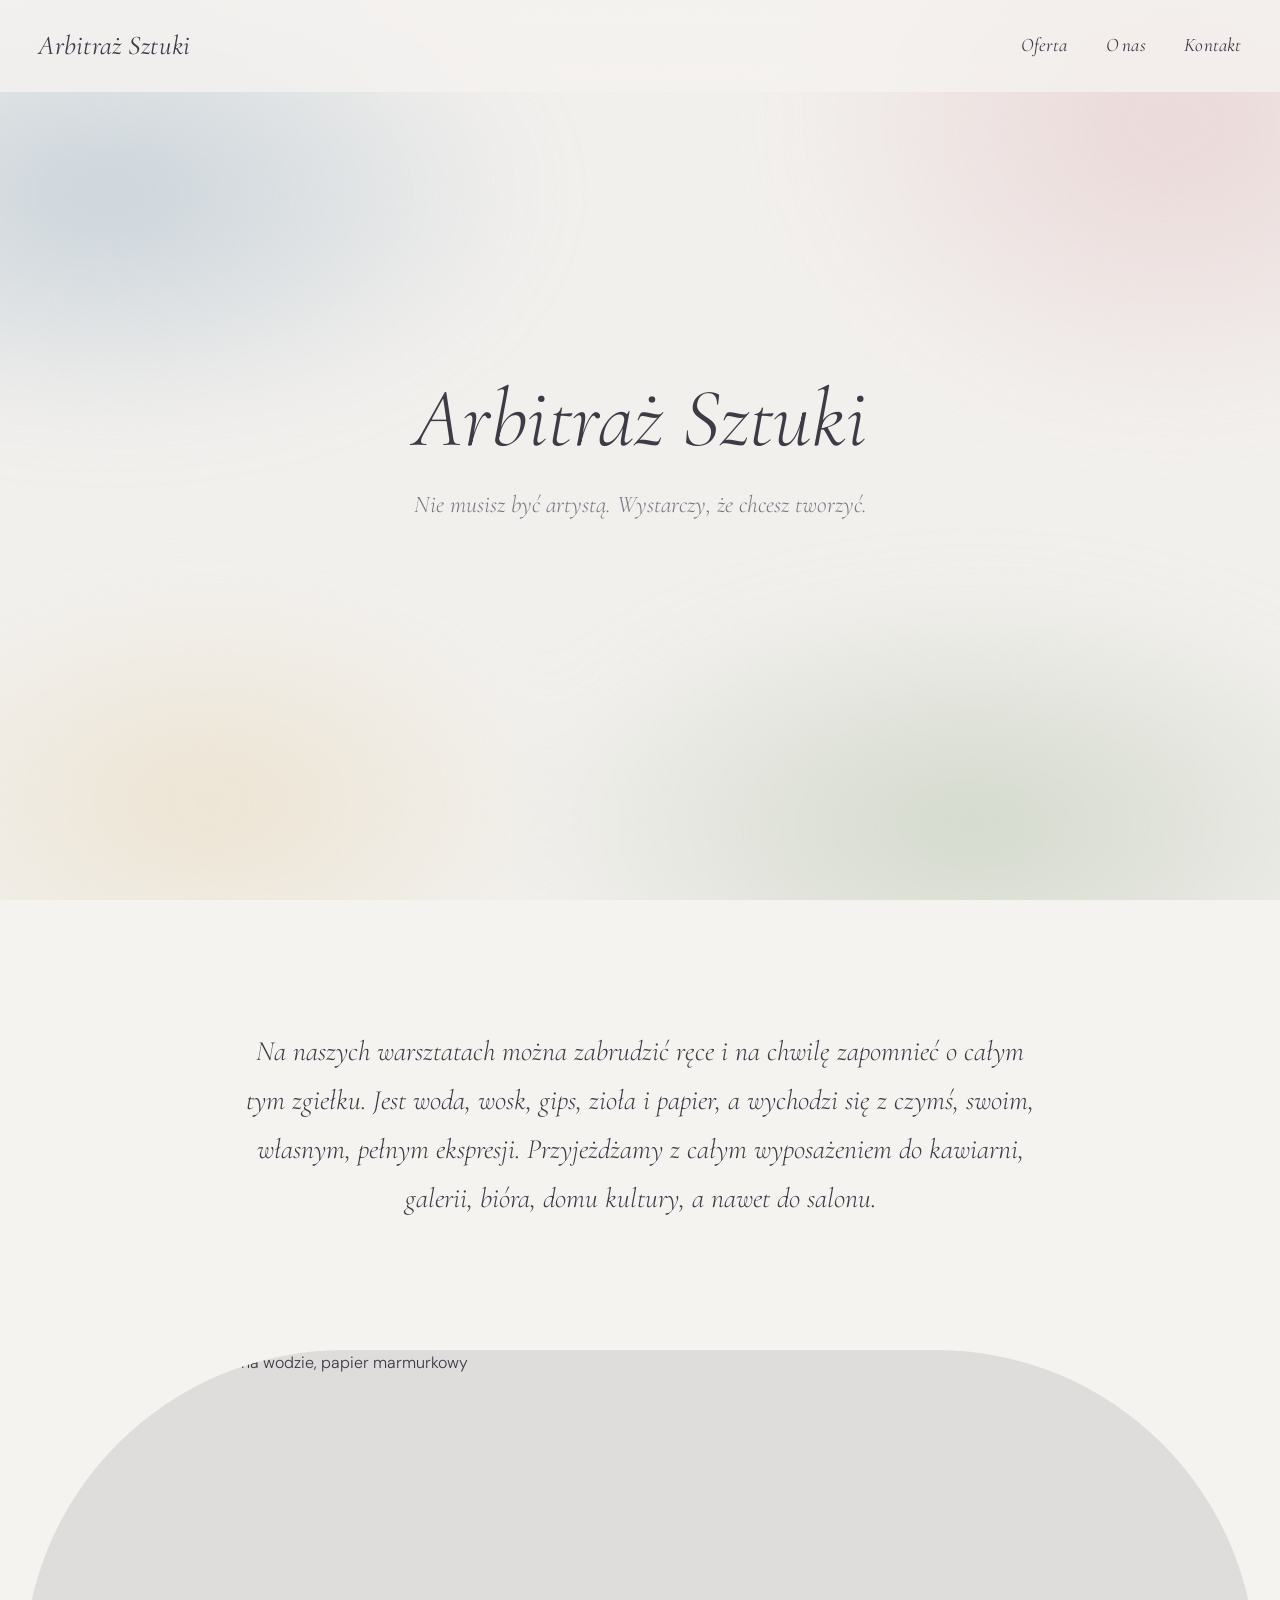
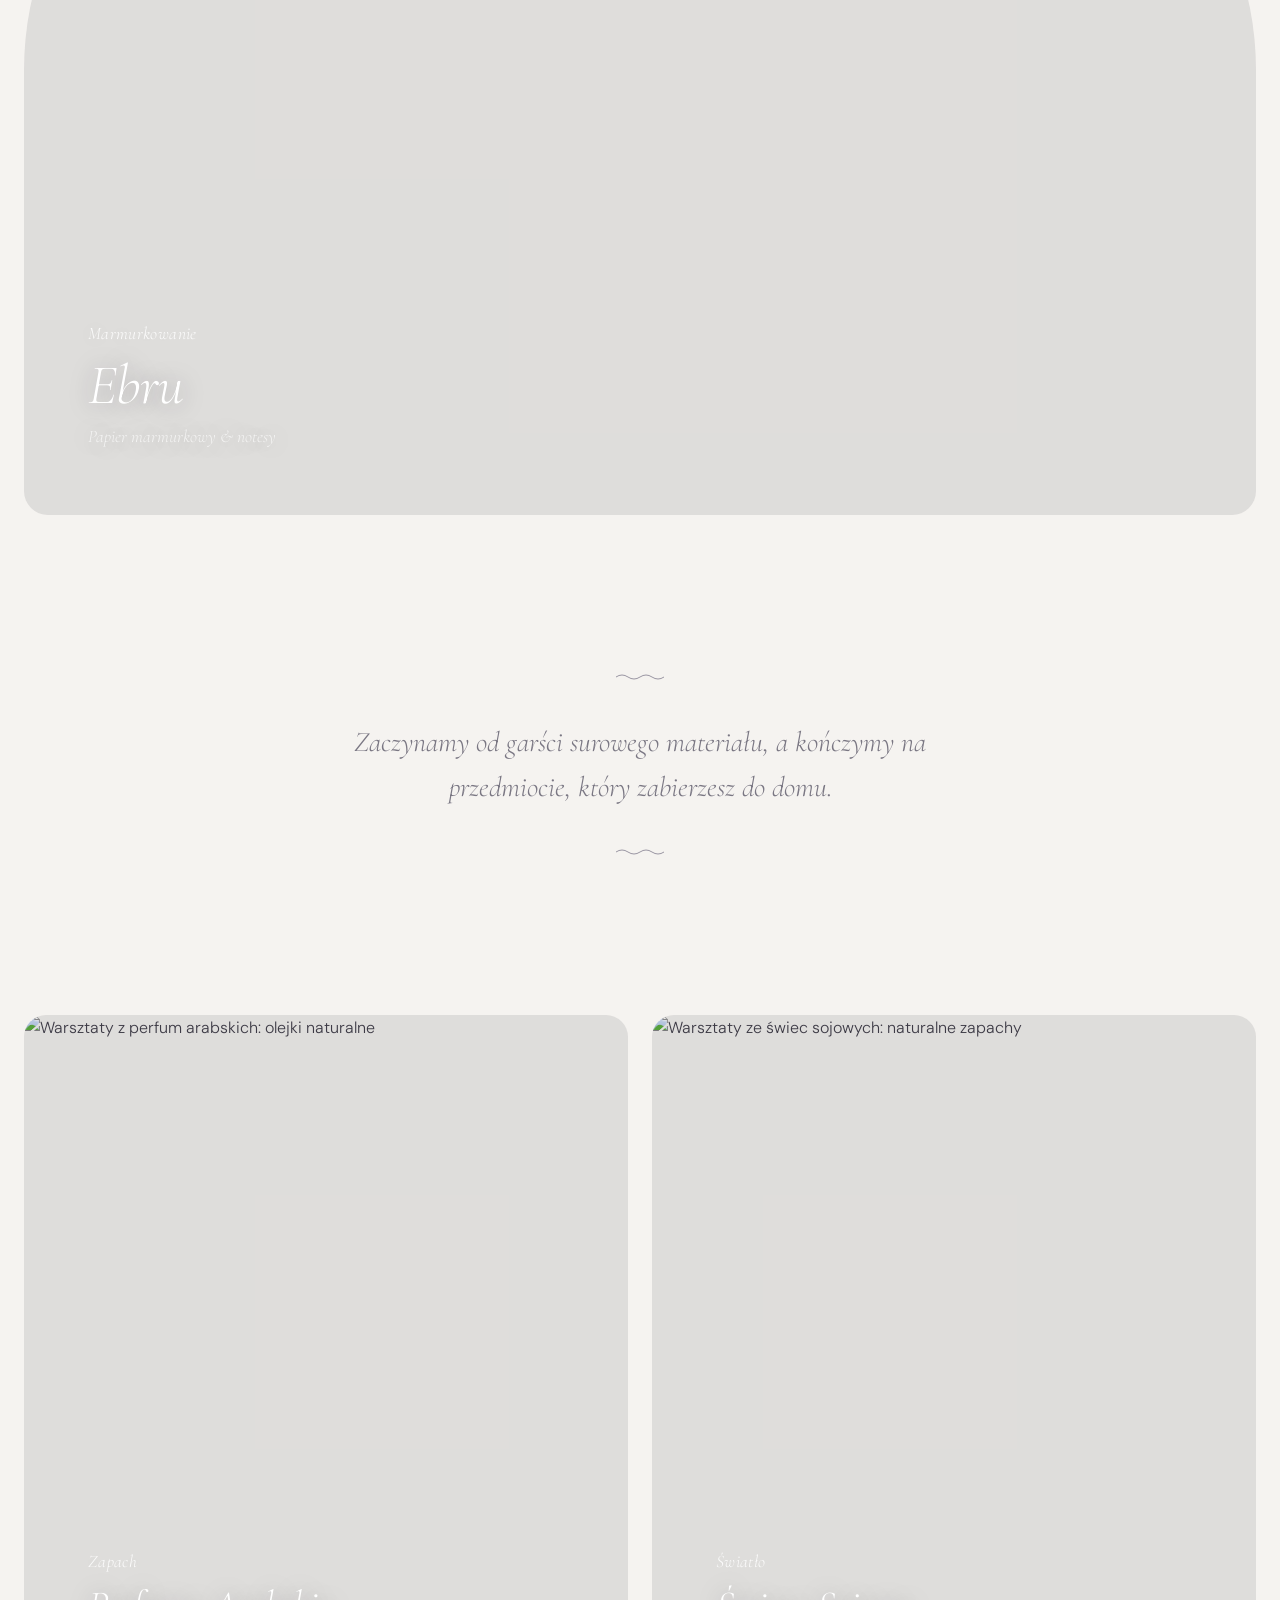
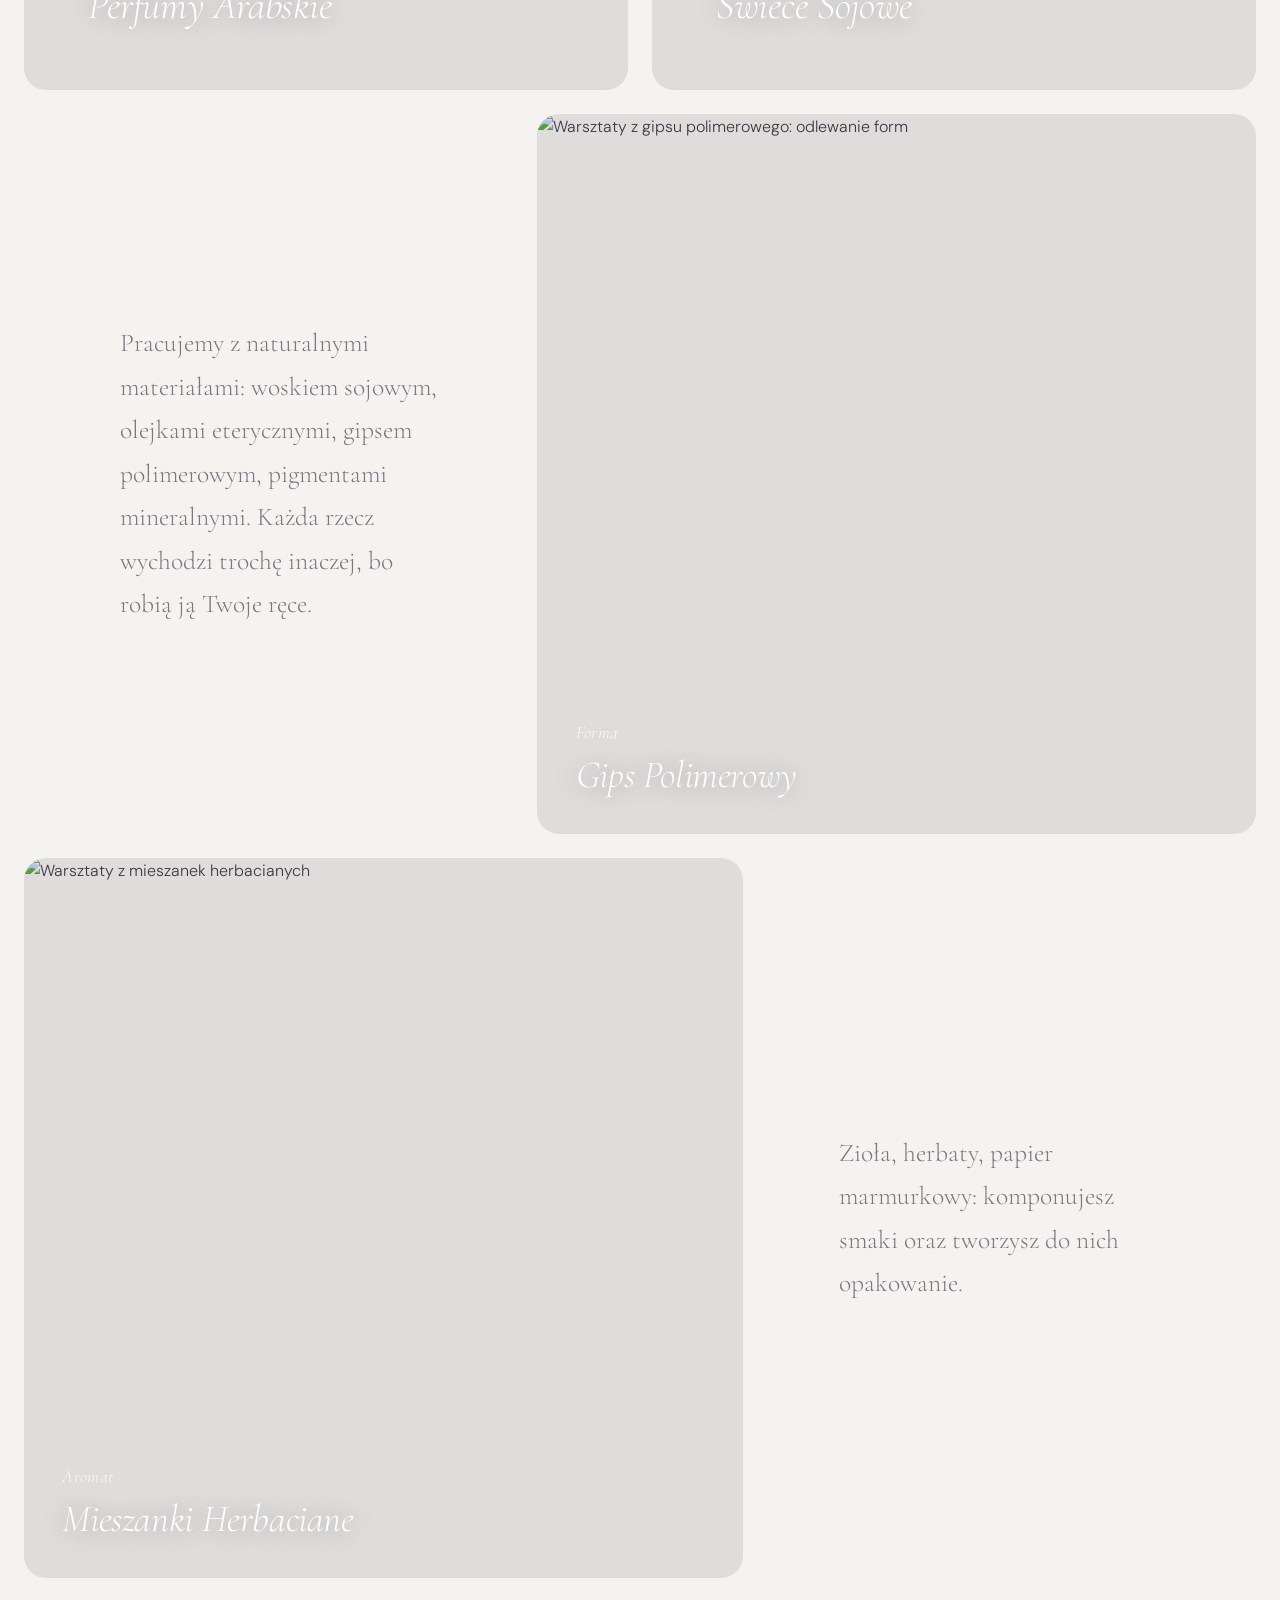
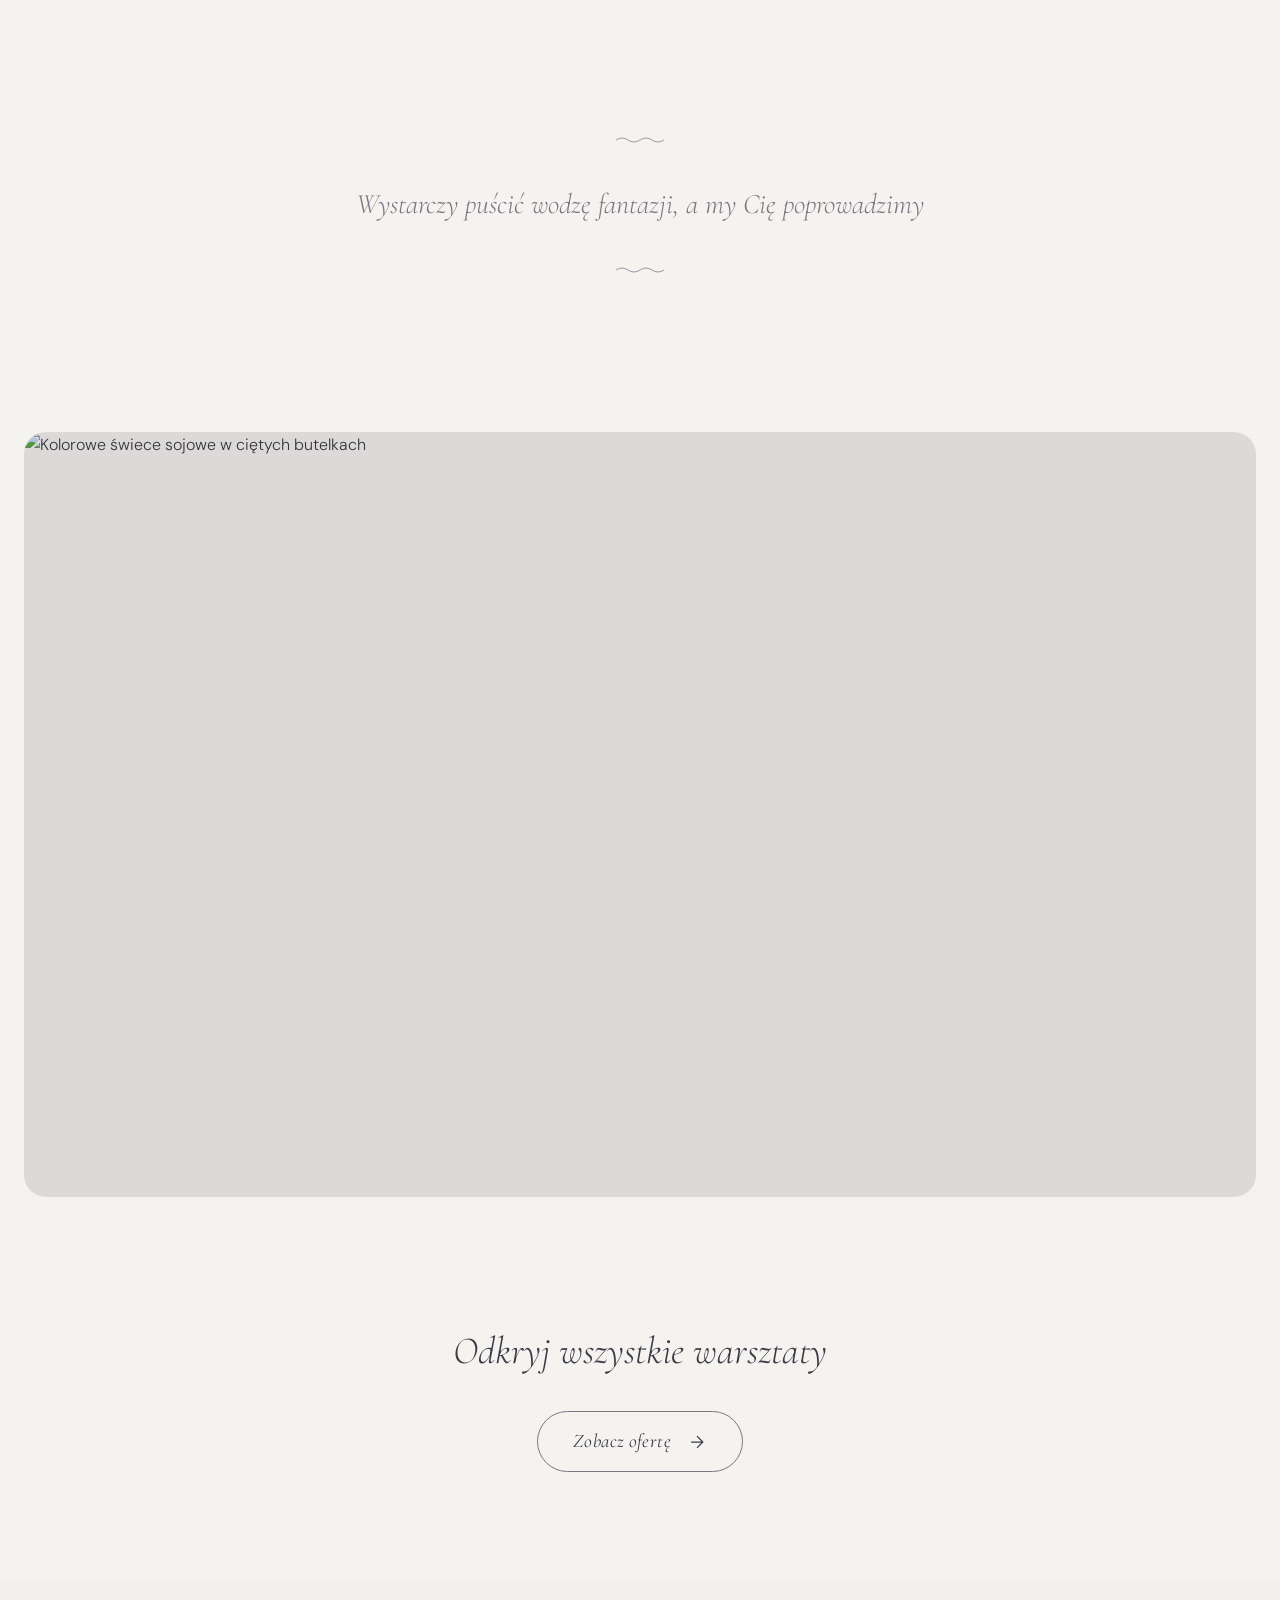
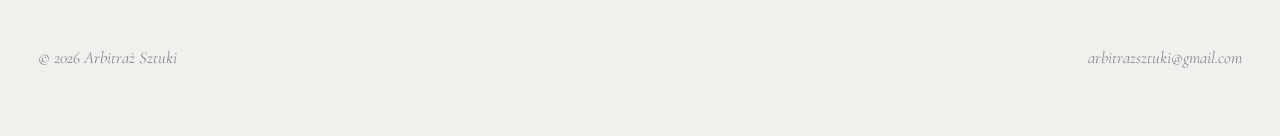
==== index.html @ e2209127 "Add files via upload" ====
<!DOCTYPE html>
<html lang="pl">
<head>
    <meta charset="UTF-8">
    <meta name="viewport" content="width=device-width, initial-scale=1.0">
    <meta name="description" content="Arbitraż Sztuki: warsztaty twórcze, które angażują zmysły i rozwijają wyobraźnię">

         <!-- Open Graph - dla social media -->
    <meta property="og:title" content="Arbitraż Sztuki - Warsztaty dla zmysłów">
    <meta property="og:description" content="Warsztaty ebru, gips, świece, perfumy i więcej">
    <meta property="og:image" content="https://www.arbitrazsztuki.pl/assets/og-image.jpg">
    <meta property="og:url" content="https://www.arbitrazsztuki.pl">
    <meta property="og:type" content="website">
    
    <link rel="preconnect" href="https://fonts.googleapis.com">
    <link rel="preconnect" href="https://fonts.gstatic.com" crossorigin>
    <link href="https://fonts.googleapis.com/css2?family=Cormorant+Garamond:ital,wght@0,300;0,400;0,500;1,300;1,400&family=DM+Sans:wght@300;400;500&display=swap" rel="stylesheet">
    
    <link rel="stylesheet" href="css/style.css">
    <link rel="stylesheet" href="css/index.css">
    <link rel="stylesheet" href="css/animations.css">

    <title>Arbitraż Sztuki | Warsztaty twórcze</title>
</head>
<body>

    <!-- NAWIGACJA -->
    <nav class="nav" role="navigation" aria-label="Główna nawigacja">
        <div class="nav__container">
            <a href="index.html" class="nav__logo">Arbitraż Sztuki</a>
            <ul class="nav__menu">
                <li><a href="offer.html" class="nav__link">Oferta</a></li>
                <li><a href="about.html" class="nav__link">O nas</a></li>
                <li><a href="contact.html" class="nav__link">Kontakt</a></li>
            </ul>
            <button class="nav__hamburger" aria-label="Menu" aria-expanded="false">
                <span></span>
                <span></span>
            </button>
        </div>
    </nav>

    <!-- HERO -->
    <header class="hero">
        <div class="hero__content" data-reveal="fade">
            <h1 class="hero__title">Arbitraż Sztuki</h1>
            <p class="hero__subtitle"> Nie musisz być artystą. Wystarczy, że chcesz tworzyć. </p>
        </div>
    </header>

    <!-- MANIFEST -->
  <section class="index-manifesto">
    <div class="index-manifesto__container" data-reveal="fade">
        <p class="index-manifesto__text">
            Na naszych warsztatach można zabrudzić ręce i na chwilę zapomnieć o całym tym zgiełku. Jest woda, wosk, gips, zioła i papier, a wychodzi się z czymś, swoim, własnym, pełnym ekspresji. Przyjeżdżamy z całym wyposażeniem do kawiarni, galerii, bióra, domu kultury, a nawet do salonu.
        </p>
    </div>
</section>

    <!-- MAPA ZDJĘĆ -->
    <main class="index-workshops" role="main">

        <!-- 1. EBRU — duże zdjęcie -->
        <section class="index-block index-block--hero-image">
            <a href="workshop-ebru.html" class="index-block__link">
                <div class="index-block__image-wrapper">
                    <img 
                        src="assets/images/workshops/ebru-9.jpg" 
                        alt="Warsztaty ebru: malowanie na wodzie, papier marmurkowy" 
                        class="index-block__image"
                        loading="lazy"
                    >
                    <div class="index-block__overlay"></div>
                </div>
                <div class="index-block__content">
                    <span class="index-block__tag">Marmurkowanie</span>
                    <h2 class="index-block__title">Ebru</h2>
                    <p class="index-block__desc">Papier marmurkowy & notesy</p>
                </div>
            </a>
        </section>

        <!-- WSTAWKA TEKSTOWA -->
        <section class="index-quote" data-reveal="fade">
            <div class="index-quote__container">
                <p class="index-quote__text">
                    Zaczynamy od garści surowego materiału, a kończymy na przedmiocie, który zabierzesz do domu.
                </p>
            </div>
        </section>

        <!-- 2+3. Duo: Perfumy + Świece -->
        <section class="index-block index-block--duo">
            <a href="workshop-perfumy.html" class="index-block__card">
                <div class="index-block__image-wrapper">
                    <img 
                        src="assets/images/workshops/perf-5.jpg" 
                        alt="Warsztaty z perfum arabskich: olejki naturalne" 
                        class="index-block__image"
                        loading="lazy"
                    >
                    <div class="index-block__overlay"></div>
                </div>
                <div class="index-block__content">
                    <span class="index-block__tag">Zapach</span>
                    <h2 class="index-block__title">Perfumy Arabskie</h2>
                </div>
            </a>
            <a href="workshop-swiece.html" class="index-block__card">
                <div class="index-block__image-wrapper">
                    <img 
                        src="assets/images/workshops/swiece-2.jpg" 
                        alt="Warsztaty ze świec sojowych: naturalne zapachy" 
                        class="index-block__image"
                        loading="lazy"
                    >
                    <div class="index-block__overlay"></div>
                </div>
                <div class="index-block__content">
                    <span class="index-block__tag">Światło</span>
                    <h2 class="index-block__title">Świece Sojowe</h2>
                </div>
            </a>
        </section>

        <!-- 4. Tekst + Gips -->
        <section class="index-block index-block--text-image">
            <div class="index-block__text" data-reveal="fade">
                <p>
                    Pracujemy z naturalnymi materiałami: woskiem sojowym, olejkami eterycznymi, gipsem polimerowym, pigmentami mineralnymi. Każda rzecz wychodzi trochę inaczej, bo robią ją Twoje ręce.
                </p>
            </div>
            <a href="workshop-gips.html" class="index-block__image-side">
                <div class="index-block__image-wrapper">
                    <img 
                        src="assets/images/workshops/gips-7.jpg" 
                        alt="Warsztaty z gipsu polimerowego: odlewanie form" 
                        class="index-block__image"
                        loading="lazy"
                    >
                    <div class="index-block__overlay"></div>
                </div>
                <div class="index-block__content index-block__content--side">
                    <span class="index-block__tag">Forma</span>
                    <h2 class="index-block__title">Gips Polimerowy</h2>
                </div>
            </a>
        </section>

        <!-- 5. Herbata + tekst -->
        <section class="index-block index-block--image-text">
            <a href="workshop-herbata.html" class="index-block__image-side">
                <div class="index-block__image-wrapper">
                    <img 
                        src="assets/images/workshops/herbata-5.jpg" 
                        alt="Warsztaty z mieszanek herbacianych" 
                        class="index-block__image"
                        loading="lazy"
                    >
                    <div class="index-block__overlay"></div>
                </div>
                <div class="index-block__content index-block__content--side">
                    <span class="index-block__tag">Aromat</span>
                    <h2 class="index-block__title">Mieszanki Herbaciane</h2>
                </div>
            </a>
            <div class="index-block__text" data-reveal="fade">
                <p>
                    Zioła, herbaty, papier marmurkowy: komponujesz smaki oraz tworzysz do nich opakowanie.
                </p>
            </div>
        </section>

        <!-- WSTAWKA TEKSTOWA -->
        <section class="index-quote" data-reveal="fade">
            <div class="index-quote__container">
                <p class="index-quote__text">
                    Wystarczy puścić wodzę fantazji, a my Cię poprowadzimy 
                </p>
            </div>
        </section>

<!-- Zdjęcie dekoracyjne — bez linka, bez podpisu -->
<section class="index-block index-block--decorative">
    <div class="index-block__image-wrapper">
        <img 
            src="assets/images/workshops/swiece-3.jpg" 
            alt="Kolorowe świece sojowe w ciętych butelkach" 
            class="index-block__image"
            loading="lazy"
        >
        <div class="index-block__overlay"></div>
    </div>
</section>

    </main>

    <!-- CTA -->
    <section class="index-cta" data-reveal="fade">
        <div class="index-cta__container">
            <h2 class="index-cta__title">Odkryj wszystkie warsztaty</h2>
            <a href="offer.html" class="index-cta__button">
                Zobacz ofertę
                <svg width="20" height="20" viewBox="0 0 24 24" fill="none" stroke="currentColor" stroke-width="1.5">
                    <path d="M5 12h14M12 5l7 7-7 7"/>
                </svg>
            </a>
        </div>
    </section>

    <!-- STOPKA -->
    <footer class="footer">
        <div class="footer__container">
            <p class="footer__copyright">© 2026 Arbitraż Sztuki</p>
            <a href="mailto:arbitrazsztuki@gmail.com" class="footer__email">arbitrazsztuki@gmail.com</a>
        </div>
    </footer>

    <script src="js/main.js" defer></script>
    <script src="js/navigation.js" defer></script>
</body>
</html>
---- css/style.css ----
/* ========================================
   STYLE.CSS - CZYSTA WERSJA OD ZERA
   ======================================== */

:root {
    --color-bg: #F5F3F0;
    --color-text: #3D3B46;
    --color-text-light: #7A7783;
    --color-overlay: rgba(61, 59, 70, 0.10);
    --color-overlay-hover: rgba(61, 59, 70, 0.28);
    --font-heading: 'Cormorant Garamond', Georgia, serif;
    --font-body: 'DM Sans', -apple-system, sans-serif;
    --text-sm: clamp(0.875rem, 1.2vw, 1rem);
    --text-lg: clamp(1.25rem, 2vw, 1.5rem);
    --text-xl: clamp(1.5rem, 3vw, 2rem);
    --text-2xl: clamp(2rem, 4vw, 3rem);
    --text-3xl: clamp(2.5rem, 6vw, 4.5rem);
    --text-hero: clamp(2.6rem, 6.5vw, 5.2rem);
    --color-mist: #A9BCCB;
    --color-sage: #B9C6B1;
    --color-rose: #E4C4C6;
    --color-sand: #E8DABB;
    --space-sm: clamp(0.75rem, 1.5vw, 1rem);
    --space-md: clamp(1rem, 2vw, 1.5rem);
    --space-lg: clamp(1.5rem, 3vw, 2.5rem);
    --space-xl: clamp(2rem, 5vw, 4rem);
    --space-2xl: clamp(3rem, 8vw, 6rem);
    --transition-base: 0.4s cubic-bezier(0.4, 0, 0.2, 1);
    --transition-slower: 0.8s cubic-bezier(0.16, 1, 0.3, 1);
}

*, *::before, *::after {
    margin: 0;
    padding: 0;
    box-sizing: border-box;
}

html {
    font-size: 16px;
    scroll-behavior: smooth;
}

body {
    font-family: var(--font-body);
    font-weight: 300;
    line-height: 1.6;
    color: var(--color-text);
    background-color: var(--color-bg);
    overflow-x: hidden;
}

body.menu-is-open {
    overflow: hidden;
    position: fixed;
    width: 100%;
}

h1, h2, h3, h4, h5, h6 {
    font-family: var(--font-heading);
    font-weight: 300;
    line-height: 1.1;
}

a {
    color: inherit;
    text-decoration: none;
}

img {
    display: block;
    max-width: 100%;
    height: auto;
}

/* ========================================
   NAWIGACJA
   ======================================== */

.nav {
    position: fixed;
    top: 0;
    left: 0;
    right: 0;
    z-index: 100;
    padding: var(--space-md) var(--space-lg);
    background: rgba(245, 243, 240, 0.78);
    backdrop-filter: blur(14px);
    -webkit-backdrop-filter: blur(14px);
}

.nav__container {
    display: flex;
    justify-content: space-between;
    align-items: center;
    max-width: 1800px;
    margin: 0 auto;
}

.nav__logo {
    font-family: var(--font-heading);
    font-size: var(--text-lg);
    font-weight: 400;
    letter-spacing: 0.1em;
    text-transform: uppercase;
    z-index: 102;
    position: relative;
}

/* MENU - DESKTOP (domyślnie) */
.nav__menu {
    display: flex;
    gap: var(--space-lg);
    list-style: none;
}

.nav__link {
    font-size: var(--text-sm);
    font-weight: 400;
    letter-spacing: 0.05em;
    text-transform: uppercase;
    padding: 0.5rem 0;
    transition: opacity 0.2s ease;
}

.nav__link:hover {
    opacity: 0.6;
}

/* HAMBURGER - ukryty na desktop */
.nav__hamburger {
    display: none;
    width: 44px;
    height: 44px;
    background: none;
    border: none;
    cursor: pointer;
    z-index: 102;
    position: relative;
    flex-direction: column;
    justify-content: center;
    align-items: center;
    gap: 6px;
}

.nav__hamburger span {
    display: block;
    width: 24px;
    height: 2px;
    background: var(--color-text);
    transition: transform 0.3s ease;
}

.nav__hamburger.is-active span:first-child {
    transform: rotate(45deg) translate(4px, 4px);
}

.nav__hamburger.is-active span:last-child {
    transform: rotate(-45deg) translate(4px, -4px);
}

/* OVERLAY */
.nav__overlay {
    display: none;
}

/* ========================================
   MOBILE - max 768px
   ======================================== */

@media (max-width: 768px) {
    
    /* Pokaż hamburger */
    .nav__hamburger {
        display: flex;
    }
    
    /* Overlay z blur */
    .nav__overlay {
        display: block;
        position: fixed;
        top: 0;
        left: 0;
        width: 100vw;
        height: 100vh;
        background: rgba(0, 0, 0, 0.4);
        backdrop-filter: blur(8px);
        -webkit-backdrop-filter: blur(8px);
        opacity: 0;
        visibility: hidden;
        transition: opacity 0.3s ease, visibility 0.3s ease;
        z-index: 99;
    }
    
    .nav__overlay.is-visible {
        opacity: 1;
        visibility: visible;
    }
    
    /* Menu mobilne */
    .nav__menu {
        position: fixed;
        top: 0;
        left: 0;
        width: 100vw;
        height: 100vh;
        background: var(--color-bg);
        
        flex-direction: column;
        justify-content: center;
        align-items: center;
        gap: 2rem;
        
        opacity: 0;
        visibility: hidden;
        transition: opacity 0.3s ease, visibility 0.3s ease;
        z-index: 101;
    }
    
    .nav__menu.is-open {
        opacity: 1;
        visibility: visible;
    }
    
    .nav__menu li {
        list-style: none;
        text-align: center;
    }
    
    .nav__menu .nav__link {
        font-family: var(--font-heading);
        font-size: 2.5rem;
        font-weight: 300;
        display: block;
        padding: 1rem 2rem;
    }
}

/* ========================================
   HERO
   ======================================== */

.hero {
    min-height: 100vh;
    display: flex;
    flex-direction: column;
    justify-content: center;
    align-items: center;
    text-align: center;
    padding: var(--space-2xl) var(--space-lg);
}

.hero__content {
    max-width: 800px;
}

.hero__title {
    font-size: var(--text-hero);
    font-weight: 300;
    margin-bottom: var(--space-md);
}

.hero__subtitle {
    font-size: var(--text-lg);
    color: var(--color-text-light);
    font-weight: 300;
}

/* ========================================
   WORKSHOPS
   ======================================== */

.workshops {
    display: grid;
    grid-template-columns: 1fr;
}

@media (min-width: 1024px) {
    .workshops {
        grid-template-columns: repeat(2, 1fr);
    }
    
    .workshop-card:nth-child(1),
    .workshop-card:nth-child(4),
    .workshop-card:nth-child(5) {
        grid-column: 1 / -1;
    }
}

.workshop-card {
    position: relative;
    overflow: hidden;
}

.workshop-card__link {
    display: block;
    position: relative;
    height: 100vh;
    min-height: 500px;
    max-height: 900px;
}

.workshop-card__image-wrapper {
    position: absolute;
    inset: 0;
    overflow: hidden;
}

.workshop-card__image {
    width: 100%;
    height: 100%;
    object-fit: cover;
    transition: transform var(--transition-slower);
}

.workshop-card__overlay {
    position: absolute;
    inset: 0;
    background: var(--color-overlay);
    transition: background var(--transition-base);
}

.workshop-card__content {
    position: absolute;
    inset: 0;
    display: flex;
    flex-direction: column;
    justify-content: center;
    align-items: center;
    text-align: center;
    padding: var(--space-lg);
    z-index: 10;
    opacity: 0;
    transform: translateY(20px);
    transition: opacity var(--transition-base), transform var(--transition-base);
}

.workshop-card__title {
    font-size: var(--text-3xl);
    color: #fff;
    font-weight: 300;
    margin-bottom: var(--space-sm);
}

.workshop-card__tag {
    font-size: 0.75rem;
    color: rgba(255, 255, 255, 0.7);
    text-transform: uppercase;
    letter-spacing: 0.3em;
}

.workshop-card__link:hover .workshop-card__image {
    transform: scale(1.05);
}

.workshop-card__link:hover .workshop-card__overlay {
    background: var(--color-overlay-hover);
}

.workshop-card__link:hover .workshop-card__content {
    opacity: 1;
    transform: translateY(0);
}

@media (max-width: 768px) {
    .workshop-card__link {
        height: 60vh;
        min-height: 350px;
        max-height: 600px;
    }
    
    .workshop-card__content {
        opacity: 1;
        transform: translateY(0);
    }
    
    .workshop-card__title {
        font-size: var(--text-2xl);
    }
}

/* ========================================
   FOOTER
   ======================================== */

.footer {
    padding: var(--space-xl) var(--space-lg);
    border-top: 1px solid rgba(0, 0, 0, 0.05);
}

.footer__container {
    max-width: 1800px;
    margin: 0 auto;
    display: flex;
    justify-content: space-between;
    align-items: center;
}

.footer__copyright,
.footer__email {
    font-size: var(--text-sm);
    color: var(--color-text-light);
}

@media (max-width: 768px) {
    .footer__container {
        flex-direction: column;
        gap: var(--space-sm);
        text-align: center;
    }
}

/* ========================================
   ANIMATIONS
   ======================================== */

.reveal-hidden {
    opacity: 0;
    transform: translateY(14px);
}

.reveal-visible {
    opacity: 1;
    transform: translateY(0);
    transition: opacity 1.2s ease, transform 1.2s ease;
}
/* ========================================
   OFFER TESTIMONIAL
   Opinia na stronie oferty
   ======================================== */

.offer-testimonial {
    padding: var(--space-2xl) var(--space-lg);
    background: rgba(0, 0, 0, 0.02);
}

.offer-testimonial__container {
    max-width: 900px;
    margin: 0 auto;
    text-align: center;
}

.offer-testimonial__text {
    font-family: var(--font-heading);
    font-size: clamp(1.5rem, 4vw, 2.5rem);
    font-weight: 300;
    font-style: italic;
    line-height: 1.5;
    color: var(--color-text);
    margin: 0 0 var(--space-lg) 0;
    position: relative;
}

.offer-testimonial__text::before {
    content: '"';
    position: absolute;
    top: -0.3em;
    left: -0.5em;
    font-size: 4em;
    line-height: 1;
    color: var(--color-text);
    opacity: 0.1;
    font-family: var(--font-heading);
}

.offer-testimonial__author {
    font-family: var(--font-body);
    font-size: var(--text-sm);
    font-style: normal;
    color: var(--color-text-light);
    text-transform: uppercase;
    letter-spacing: 0.1em;
}

@media (max-width: 768px) {
    .offer-testimonial__text {
        font-size: clamp(1.25rem, 5vw, 1.75rem);
    }
    .offer-testimonial__text::before {
        display: none;
    }
}

/* ========================================
   OFFER HOW (dojazd info)
   ======================================== */

.offer-how {
    padding: var(--space-xl) var(--space-lg);
    text-align: center;
}

.offer-how__container {
    max-width: 600px;
    margin: 0 auto;
}

.offer-how__text {
    font-family: var(--font-heading);
    font-size: clamp(1.2rem, 2vw, 1.5rem);
    font-weight: 300;
    font-style: italic;
    line-height: 1.6;
    color: var(--color-text-light);
    position: relative;
    padding: var(--space-md) 0;
}

.offer-how__text::before,
.offer-how__text::after {
    content: '';
    display: block;
    width: 30px;
    height: 1px;
    background: rgba(0, 0, 0, 0.15);
    margin: 0 auto;
}

.offer-how__text::before {
    margin-bottom: var(--space-md);
}

.offer-how__text::after {
    margin-top: var(--space-md);
}


/* ========================================
   SOFT THEME — lekko, papierowo, ebru
   (nadpisania na końcu pliku; usuń blok, żeby wrócić do poprzedniego wyglądu)
   ======================================== */

/* papier: bardzo delikatne ziarno */
body {
    background-image: url("data:image/svg+xml,%3Csvg xmlns='http://www.w3.org/2000/svg' width='160' height='160'%3E%3Cfilter id='n'%3E%3CfeTurbulence type='fractalNoise' baseFrequency='.8' numOctaves='2' stitchTiles='stitch'/%3E%3CfeColorMatrix values='0 0 0 0 .24 0 0 0 0 .23 0 0 0 0 .27 0 0 0 .05 0'/%3E%3C/filter%3E%3Crect width='100%25' height='100%25' filter='url(%23n)'/%3E%3C/svg%3E");
}

a:focus-visible,
button:focus-visible {
    outline: 1px dashed var(--color-text-light);
    outline-offset: 4px;
}

/* --- nawigacja: bez wersalików, miękko --- */
.nav__logo {
    font-style: italic;
    font-weight: 400;
    font-size: clamp(1.3rem, 2.2vw, 1.7rem);
    letter-spacing: 0.01em;
    text-transform: none;
}

.nav__link {
    font-family: var(--font-heading);
    font-size: 1.2rem;
    font-style: italic;
    font-weight: 400;
    letter-spacing: 0.01em;
    text-transform: none;
    text-decoration: underline wavy transparent;
    text-decoration-thickness: 1px;
    text-underline-offset: 7px;
    transition: text-decoration-color 0.4s ease;
}

.nav__link:hover {
    opacity: 1;
    text-decoration-color: var(--color-mist);
}

.nav__hamburger span {
    height: 1px;
}

/* --- hero: marmurkowa mgła w tle --- */
.hero {
    position: relative;
    overflow: hidden;
}

.hero::before {
    content: '';
    position: absolute;
    inset: -15%;
    z-index: 0;
    background:
        radial-gradient(ellipse 38% 30% at 18% 28%, var(--color-mist) 0%, transparent 70%),
        radial-gradient(ellipse 34% 38% at 82% 22%, var(--color-rose) 0%, transparent 70%),
        radial-gradient(ellipse 40% 30% at 70% 82%, var(--color-sage) 0%, transparent 70%),
        radial-gradient(ellipse 30% 26% at 24% 80%, var(--color-sand) 0%, transparent 70%);
    opacity: 0.55;
    filter: blur(40px);
    animation: softDrift 40s ease-in-out infinite alternate;
}

.hero__content {
    position: relative;
    z-index: 1;
}

.hero__title {
    font-style: italic;
    font-weight: 300;
    line-height: 1.05;
}

.hero__subtitle {
    font-family: var(--font-heading);
    font-style: italic;
    font-size: var(--text-lg);
    color: var(--color-text-light);
}

@keyframes softDrift {
    from { transform: translate3d(-2%, -1%, 0) rotate(0deg); }
    to   { transform: translate3d(2%, 2%, 0) rotate(6deg); }
}

@media (prefers-reduced-motion: reduce) {
    .hero::before { animation: none; }
}

/* --- oferta: zdjęcia w ramce z oddechem zamiast pełnego ekranu --- */
.workshops {
    gap: clamp(0.75rem, 2vw, 1.5rem);
    padding: 0 clamp(0.75rem, 2vw, 1.5rem) clamp(0.75rem, 2vw, 1.5rem);
}

.workshop-card {
    border-radius: 22px;
}

.workshop-card__link {
    height: 80vh;
    max-height: 780px;
}

.workshop-card__title {
    font-style: italic;
}

.workshop-card__tag {
    font-family: var(--font-heading);
    font-style: italic;
    font-size: 1.1rem;
    text-transform: none;
    letter-spacing: 0.02em;
    color: rgba(255, 255, 255, 0.85);
}

@media (max-width: 768px) {
    .workshop-card__link {
        height: 56vh;
    }
}

/* --- wstawki: falka zamiast sztywnej kreski --- */
.offer-how__text::before,
.offer-how__text::after {
    width: 48px;
    height: 8px;
    background: url("data:image/svg+xml,%3Csvg xmlns='http://www.w3.org/2000/svg' width='48' height='8' viewBox='0 0 48 8'%3E%3Cpath d='M0 4 Q6 0 12 4 T24 4 T36 4 T48 4' fill='none' stroke='%239a96a3' stroke-width='1'/%3E%3C/svg%3E") no-repeat center;
}

.offer-testimonial {
    background: rgba(169, 188, 203, 0.14);
}

.offer-testimonial__author {
    font-family: var(--font-heading);
    font-style: italic;
    font-size: 1.1rem;
    text-transform: none;
    letter-spacing: 0.02em;
}

/* --- stopka --- */
.footer {
    border-top: none;
}

.footer__copyright,
.footer__email {
    font-family: var(--font-heading);
    font-style: italic;
    font-size: 1.05rem;
}
---- css/index.css ----
/* ========================================
   INDEX.CSS
   Style strony głównej Arbitraż Sztuki
   ======================================== */

/* ========================================
   MANIFEST / WSTĘP
   ======================================== */

.index-manifesto {
    padding: var(--space-2xl) var(--space-lg);
    min-height: 50vh;
    display: flex;
    align-items: center;
    justify-content: center;
    background: var(--color-bg);
}

.index-manifesto__container {
    max-width: 800px;
    text-align: center;
}

.index-manifesto__text {
    font-family: var(--font-heading);
    font-size: clamp(1.3rem, 2.2vw, 1.75rem);
    font-weight: 300;
    line-height: 1.75;
    color: var(--color-text);
    font-style: italic;
}

/* ========================================
   WSTAWKI TEKSTOWE (QUOTES)
   ======================================== */

.index-quote {
    padding: var(--space-2xl) var(--space-lg);
    display: flex;
    align-items: center;
    justify-content: center;
    background: var(--color-bg);
}

.index-quote__container {
    max-width: 700px;
    text-align: center;
}

.index-quote__text {
    font-family: var(--font-heading);
    font-size: clamp(1.3rem, 2.2vw, 1.8rem);
    font-weight: 300;
    line-height: 1.6;
    color: var(--color-text-light);
    font-style: italic;
    position: relative;
    padding: var(--space-lg) 0;
}

.index-quote__text::before,
.index-quote__text::after {
    content: '';
    display: block;
    width: 40px;
    height: 1px;
    background: rgba(0, 0, 0, 0.15);
    margin: 0 auto;
}

.index-quote__text::before {
    margin-bottom: var(--space-lg);
}

.index-quote__text::after {
    margin-top: var(--space-lg);
}

/* ========================================
   BLOKI - MAPA ZDJĘĆ
   ======================================== */

.index-workshops {
    background: var(--color-bg);
}

/* --- Wspólne style bloków --- */

.index-block__image-wrapper {
    position: relative;
    overflow: hidden;
    width: 100%;
    height: 100%;
}

.index-block__image {
    width: 100%;
    height: 100%;
    object-fit: cover;
    transition: transform 0.8s cubic-bezier(0.16, 1, 0.3, 1);
}

.index-block__overlay {
    position: absolute;
    inset: 0;
    background: rgba(0, 0, 0, 0.2);
    transition: background 0.4s ease;
}

.index-block__content {
    position: absolute;
    bottom: 0;
    left: 0;
    right: 0;
    padding: var(--space-xl);
    z-index: 10;
    color: #fff;
}

.index-block__tag {
    display: inline-block;
    font-family: var(--font-body);
    font-size: 0.7rem;
    text-transform: uppercase;
    letter-spacing: 0.3em;
    opacity: 0.7;
    margin-bottom: 0.5rem;
}

.index-block__title {
    font-family: var(--font-heading);
    font-size: clamp(2rem, 5vw, 3.5rem);
    font-weight: 300;
    line-height: 1.05;
    letter-spacing: -0.01em;
}

.index-block__desc {
    font-family: var(--font-body);
    font-size: var(--text-sm);
    color: rgba(255, 255, 255, 0.7);
    margin-top: 0.5rem;
    font-weight: 300;
}

/* --- Hover effects --- */

.index-block__link:hover .index-block__image,
.index-block__card:hover .index-block__image,
.index-block__image-side:hover .index-block__image {
    transform: scale(1.05);
}

.index-block__link:hover .index-block__overlay,
.index-block__card:hover .index-block__overlay,
.index-block__image-side:hover .index-block__overlay {
    background: rgba(0, 0, 0, 0.4);
}

/* ========================================
   BLOK: Hero Image (pełna szerokość)
   ======================================== */

.index-block--hero-image {
    position: relative;
}

.index-block--hero-image .index-block__link {
    display: block;
    position: relative;
    height: 85vh;
    min-height: 500px;
    max-height: 900px;
}

.index-block--hero-image .index-block__image-wrapper {
    position: absolute;
    inset: 0;
}

/* ========================================
   BLOK: Duo (dwa obok siebie)
   ======================================== */

.index-block--duo {
    display: grid;
    grid-template-columns: 1fr 1fr;
    gap: 4px;
}

.index-block__card {
    display: block;
    position: relative;
    height: 75vh;
    min-height: 450px;
    max-height: 800px;
}

.index-block__card .index-block__image-wrapper {
    position: absolute;
    inset: 0;
}

.index-block__card .index-block__title {
    font-size: clamp(1.5rem, 3.5vw, 2.5rem);
}

/* ========================================
   BLOK: Text + Image
   ======================================== */

.index-block--text-image {
    display: grid;
    grid-template-columns: 1fr 1.4fr;
    min-height: 80vh;
}

.index-block--image-text {
    display: grid;
    grid-template-columns: 1.4fr 1fr;
    min-height: 80vh;
}

.index-block__text {
    display: flex;
    align-items: center;
    padding: var(--space-2xl);
}

.index-block__text p {
    font-family: var(--font-heading);
    font-size: clamp(1.2rem, 2vw, 1.6rem);
    font-weight: 300;
    line-height: 1.7;
    color: var(--color-text-light);
    max-width: 500px;
}

.index-block__image-side {
    display: block;
    position: relative;
    overflow: hidden;
}

.index-block__content--side {
    padding: var(--space-lg);
}

.index-block__content--side .index-block__title {
    font-size: clamp(1.5rem, 3vw, 2.5rem);
}

/* ========================================
   CTA
   ======================================== */

.index-cta {
    padding: var(--space-2xl) var(--space-lg);
    min-height: 40vh;
    display: flex;
    align-items: center;
    justify-content: center;
    text-align: center;
    background: var(--color-bg);
}

.index-cta__container {
    display: flex;
    flex-direction: column;
    align-items: center;
    gap: var(--space-lg);
}

.index-cta__title {
    font-family: var(--font-heading);
    font-size: clamp(1.5rem, 3vw, 2.5rem);
    font-weight: 300;
    color: var(--color-text);
}

.index-cta__button {
    display: inline-flex;
    align-items: center;
    gap: var(--space-sm);
    padding: 1.2rem 2.5rem;
    
    font-family: var(--font-body);
    font-size: 0.85rem;
    font-weight: 400;
    text-transform: uppercase;
    letter-spacing: 0.15em;
    
    color: var(--color-bg);
    background: var(--color-text);
    border: none;
    cursor: pointer;
    
    transition: transform 0.3s ease, box-shadow 0.3s ease;
}

.index-cta__button:hover {
    transform: translateY(-3px);
    box-shadow: 0 15px 40px rgba(0, 0, 0, 0.15);
}

.index-cta__button svg {
    transition: transform 0.3s ease;
}

.index-cta__button:hover svg {
    transform: translateX(5px);
}

/* ========================================
   RESPONSYWNOŚĆ
   ======================================== */

@media (max-width: 1024px) {
    
    .index-block--duo {
        grid-template-columns: 1fr;
        gap: 4px;
    }
    
    .index-block__card {
        height: 60vh;
        min-height: 400px;
    }
    
    .index-block--text-image,
    .index-block--image-text {
        grid-template-columns: 1fr;
        min-height: auto;
    }
    
    .index-block--image-text {
        display: flex;
        flex-direction: column;
    }
    
    .index-block__image-side {
        height: 60vh;
        min-height: 400px;
    }
    
    .index-block__text {
        padding: var(--space-xl) var(--space-lg);
        min-height: 30vh;
    }
}

@media (max-width: 768px) {
    
    .index-block--hero-image .index-block__link {
        height: 70vh;
        min-height: 400px;
    }
    
    .index-block__card {
        height: 55vh;
    }
    
    .index-block__image-side {
        height: 55vh;
    }
    
    .index-block__content {
        padding: var(--space-lg);
    }
    
    .index-block__title {
        font-size: clamp(1.5rem, 6vw, 2.5rem);
    }
    
    .index-manifesto {
        min-height: 40vh;
        padding: var(--space-xl) var(--space-md);
    }
    
    .index-manifesto__text {
        font-size: clamp(1.2rem, 4vw, 1.4rem);
    }
    
    .index-quote {
        padding: var(--space-xl) var(--space-md);
    }
    
    .index-block__text {
        padding: var(--space-lg) var(--space-md);
    }
    
    .index-cta__button {
        width: 100%;
        justify-content: center;
    }
}

@media (max-width: 480px) {
    
    .index-block--hero-image .index-block__link {
        height: 60vh;
        min-height: 350px;
    }
    
    .index-block__card {
        height: 50vh;
        min-height: 300px;
    }
    
    .index-block__image-side {
        height: 50vh;
        min-height: 300px;
    }
}

/* ========================================
   BLOK DEKORACYJNY (bez linka)
   ======================================== */

.index-block--decorative {
    position: relative;
    width: 100%;
    height: 85vh;
    min-height: 500px;
    max-height: 900px;
    overflow: hidden;
    cursor: default;
}

.index-block--decorative .index-block__image-wrapper {
    position: absolute;
    top: 0;
    left: 0;
    right: 0;
    bottom: 0;
    width: 100%;
    height: 100%;
}

.index-block--decorative .index-block__image {
    width: 100%;
    height: 100%;
    object-fit: cover;
}

.index-block--decorative .index-block__overlay {
    background: rgba(0, 0, 0, 0.1);
}

@media (max-width: 768px) {
    .index-block--decorative {
        height: 70vh;
        min-height: 400px;
    }
}

@media (max-width: 480px) {
    .index-block--decorative {
        height: 60vh;
        min-height: 350px;
    }
}


/* ========================================
   SOFT THEME — strona główna
   (nadpisania na końcu pliku)
   ======================================== */

/* falka zamiast prostych kresek przy wstawkach */
.index-quote__text::before,
.index-quote__text::after {
    width: 48px;
    height: 8px;
    background: url("data:image/svg+xml,%3Csvg xmlns='http://www.w3.org/2000/svg' width='48' height='8' viewBox='0 0 48 8'%3E%3Cpath d='M0 4 Q6 0 12 4 T24 4 T36 4 T48 4' fill='none' stroke='%239a96a3' stroke-width='1'/%3E%3C/svg%3E") no-repeat center;
}

/* zdjęcia z marginesem i oddechem, nie na całą szerokość */
.index-workshops {
    display: flex;
    flex-direction: column;
    gap: clamp(0.75rem, 2vw, 1.5rem);
    padding: 0 clamp(0.75rem, 2vw, 1.5rem) clamp(0.75rem, 2vw, 1.5rem);
}

.index-block--duo {
    gap: clamp(0.75rem, 2vw, 1.5rem);
}

/* jedyny „mocny" gest: duże zdjęcie ebru w kształcie łuku */
.index-block--hero-image .index-block__link {
    overflow: hidden;
    border-radius: min(38vw, 320px) min(38vw, 320px) 24px 24px;
}

.index-block__card,
.index-block__image-side,
.index-block--decorative {
    overflow: hidden;
    border-radius: 22px;
}

/* delikatniejsze nakładki i napisy */
.index-block__overlay {
    background: rgba(61, 59, 70, 0.12);
}

.index-block__link:hover .index-block__overlay,
.index-block__card:hover .index-block__overlay,
.index-block__image-side:hover .index-block__overlay {
    background: rgba(61, 59, 70, 0.28);
}

.index-block__content {
    text-shadow: 0 1px 24px rgba(40, 36, 50, 0.4);
}

.index-block__tag {
    font-family: var(--font-heading);
    font-style: italic;
    font-size: 1.1rem;
    text-transform: none;
    letter-spacing: 0.02em;
    opacity: 0.9;
}

.index-block__title {
    font-style: italic;
}

.index-block__desc {
    font-family: var(--font-heading);
    font-style: italic;
    font-size: 1.1rem;
}

/* przycisk: kontur w kształcie pigułki zamiast czarnego klocka */
.index-cta__button {
    font-family: var(--font-heading);
    font-style: italic;
    font-size: 1.2rem;
    text-transform: none;
    letter-spacing: 0.02em;
    color: var(--color-text);
    background: transparent;
    border: 1px solid var(--color-text-light);
    border-radius: 999px;
    padding: 0.9rem 2.2rem;
    transition: background 0.5s ease, border-color 0.5s ease;
}

.index-cta__button:hover {
    transform: none;
    box-shadow: none;
    background: rgba(169, 188, 203, 0.22);
    border-color: var(--color-mist);
}

.index-cta__title {
    font-style: italic;
}

@media (max-width: 1024px) {
    .index-block__image-side,
    .index-block__card {
        border-radius: 20px;
    }
}
---- css/animations.css ----
/* ========================================
   ANIMATIONS.CSS
   Wszystkie animacje i efekty scroll
   BEZ STYLÓW NAWIGACJI!
   ======================================== */

/* ========================================
   SCROLL REVEAL – Stany animacji
   ======================================== */

.reveal-hidden {
    opacity: 0;
    transform: translateY(40px);
    transition:
        opacity 1.3s ease,
        transform 1.3s ease;
}

.reveal-visible {
    opacity: 1;
    transform: translateY(0);
}

[data-reveal="fade"] .reveal-hidden,
.reveal-hidden[data-reveal="fade"] {
    transform: none;
}

[data-reveal="slide-up"] .reveal-hidden,
.reveal-hidden[data-reveal="slide-up"] {
    transform: translateY(60px);
}

[data-reveal="blur"] .reveal-hidden,
.reveal-hidden[data-reveal="blur"] {
    filter: blur(10px);
    transform: translateY(20px);
    transition: 
        opacity 0.8s cubic-bezier(0.16, 1, 0.3, 1),
        transform 0.8s cubic-bezier(0.16, 1, 0.3, 1),
        filter 0.8s cubic-bezier(0.16, 1, 0.3, 1);
}

[data-reveal="blur"] .reveal-visible,
.reveal-visible[data-reveal="blur"] {
    filter: blur(0);
}

/* ========================================
   PAGE LOADER
   ======================================== */

.page-loader {
    position: fixed;
    inset: 0;
    z-index: 9999;
    background: var(--color-bg);
    display: flex;
    justify-content: center;
    align-items: center;
    opacity: 0;
    visibility: hidden;
    transition: 
        opacity 0.5s ease,
        visibility 0.5s ease;
}

.page-loader.is-visible {
    opacity: 1;
    visibility: visible;
}

.page-loader.is-loaded {
    opacity: 0;
}

.page-loader__content {
    width: 60px;
    height: 2px;
    background: rgba(0, 0, 0, 0.1);
    overflow: hidden;
    border-radius: 2px;
}

.page-loader__line {
    width: 100%;
    height: 100%;
    background: var(--color-text);
    transform: translateX(-100%);
    animation: loaderSlide 1.2s ease-in-out infinite;
}

@keyframes loaderSlide {
    0% { transform: translateX(-100%); }
    50% { transform: translateX(0); }
    100% { transform: translateX(100%); }
}

body.is-transitioning {
    pointer-events: none;
}

/* ========================================
   WORKSHOP CARD – Ulepszone animacje
   ======================================== */

.workshop-card__image {
    transition: 
        transform 0.8s cubic-bezier(0.16, 1, 0.3, 1),
        filter 0.6s ease;
    will-change: transform, filter;
}

.workshop-card__overlay {
    transition: background 0.5s ease;
}

.workshop-card__content {
    transition: 
        opacity 0.5s cubic-bezier(0.16, 1, 0.3, 1),
        transform 0.5s cubic-bezier(0.16, 1, 0.3, 1);
}

.workshop-card__title {
    transition-delay: 0.05s;
}

.workshop-card__tag {
    transition-delay: 0.1s;
}

/* ========================================
   SCROLL PROGRESS BAR
   ======================================== */

.scroll-progress {
    position: fixed;
    top: 0;
    left: 0;
    right: 0;
    height: 1px;
    background: var(--color-mist);
    transform: scaleX(0);
    transform-origin: left;
    z-index: 9998;
    pointer-events: none;
}

/* ========================================
   EXTRAS CARD – Reveal animation
   ======================================== */

.extras-card {
    opacity: 0;
    transform: translateY(30px);
    transition: 
        opacity 0.6s cubic-bezier(0.16, 1, 0.3, 1),
        transform 0.6s cubic-bezier(0.16, 1, 0.3, 1);
}

.extras-card.is-visible {
    opacity: 1;
    transform: translateY(0);
}

/* ========================================
   PREFERS REDUCED MOTION
   ======================================== */

@media (prefers-reduced-motion: reduce) {
    *,
    *::before,
    *::after {
        animation-duration: 0.01ms !important;
        animation-iteration-count: 1 !important;
        transition-duration: 0.01ms !important;
    }
    
    .reveal-hidden {
        opacity: 1;
        transform: none;
        filter: none;
    }
}

   /* ========================================
   WORKSHOP REVEAL ANIMATIONS
   ======================================== */

.workshop-reveal {
    opacity: 0;
    transform: translateY(30px);
    transition:
        opacity 0.7s cubic-bezier(0.16, 1, 0.3, 1),
        transform 0.7s cubic-bezier(0.16, 1, 0.3, 1);
}

.workshop-reveal.is-visible {
    opacity: 1;
    transform: translateY(0);
}

/* Gallery images fade */
.gallery-figure img {
    opacity: 0;
    transition:
        opacity 0.5s ease,
        transform 0.8s cubic-bezier(0.16, 1, 0.3, 1);
}

.gallery-figure img.img-loaded {
    opacity: 1;
}

/* Nav scrolled */
.nav--scrolled {
    background: rgba(245, 243, 240, 0.96);
    box-shadow: 0 1px 18px rgba(61, 59, 70, 0.05);
}
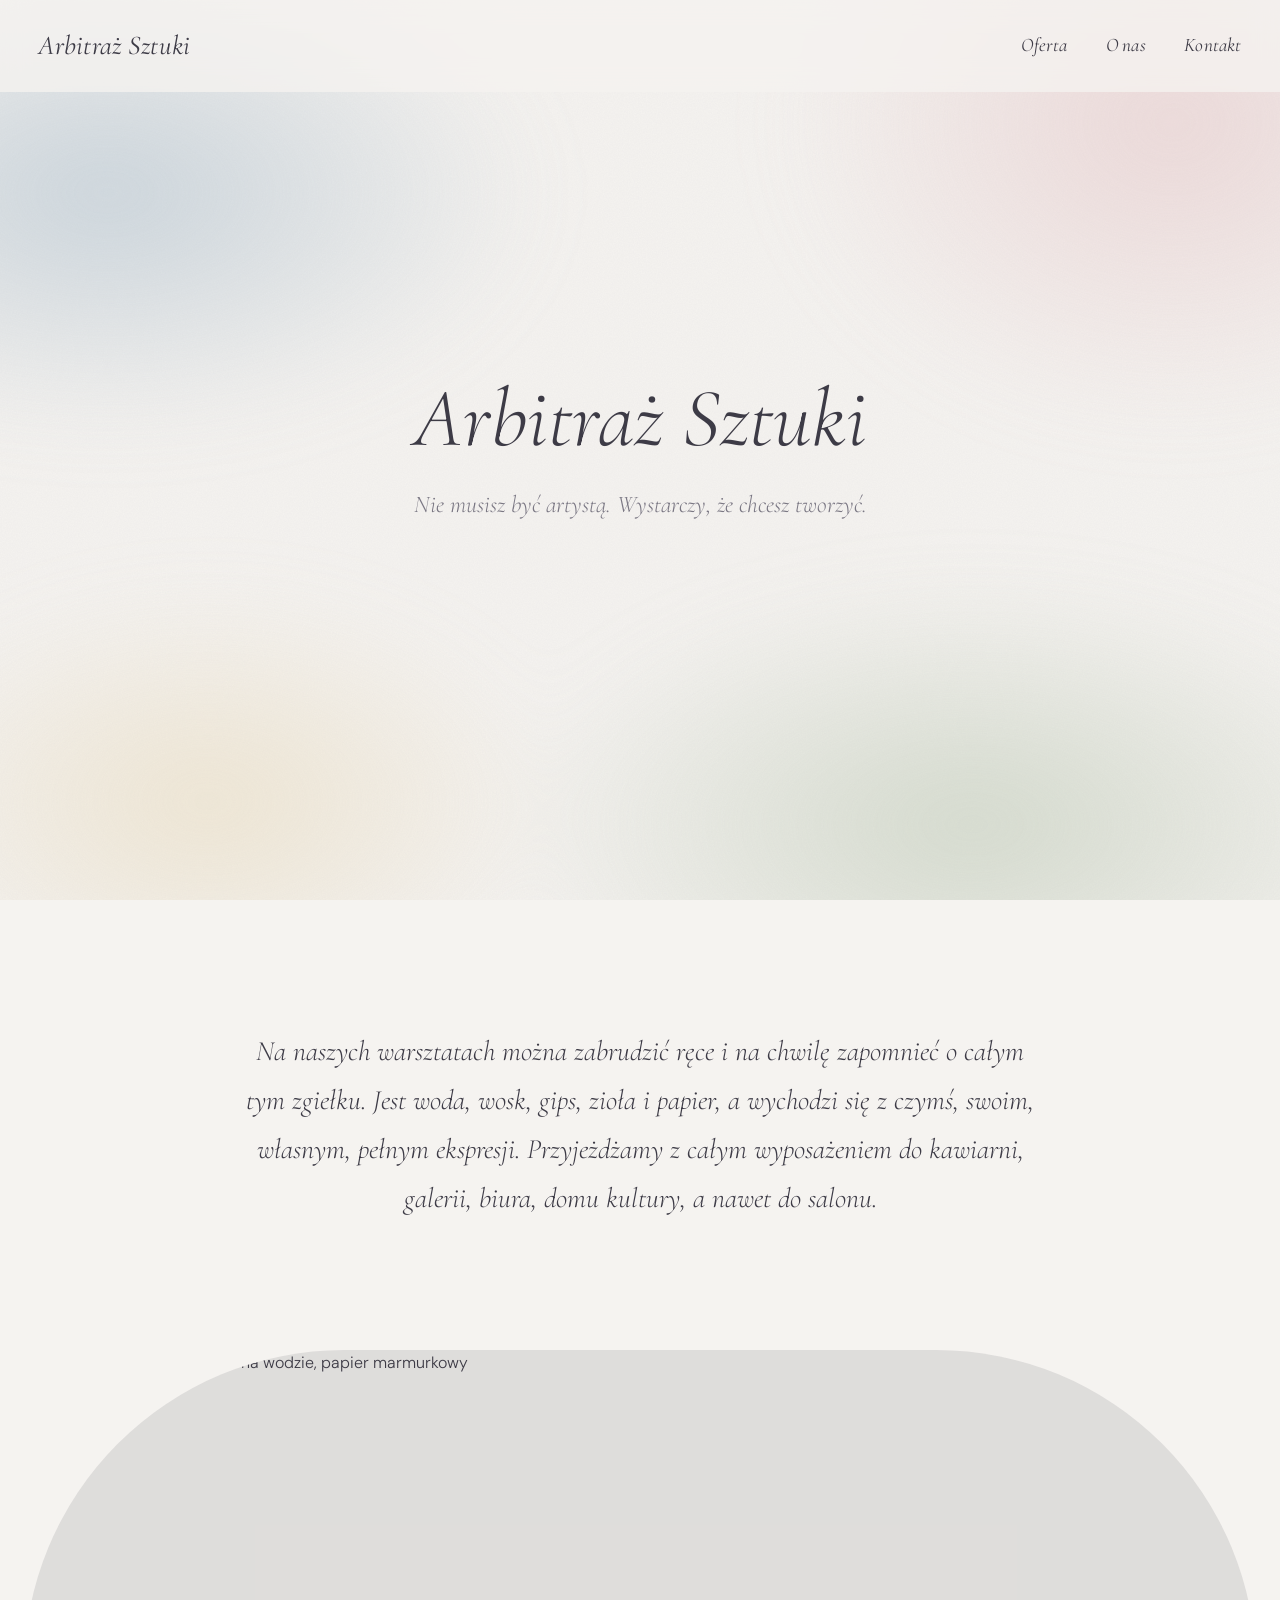
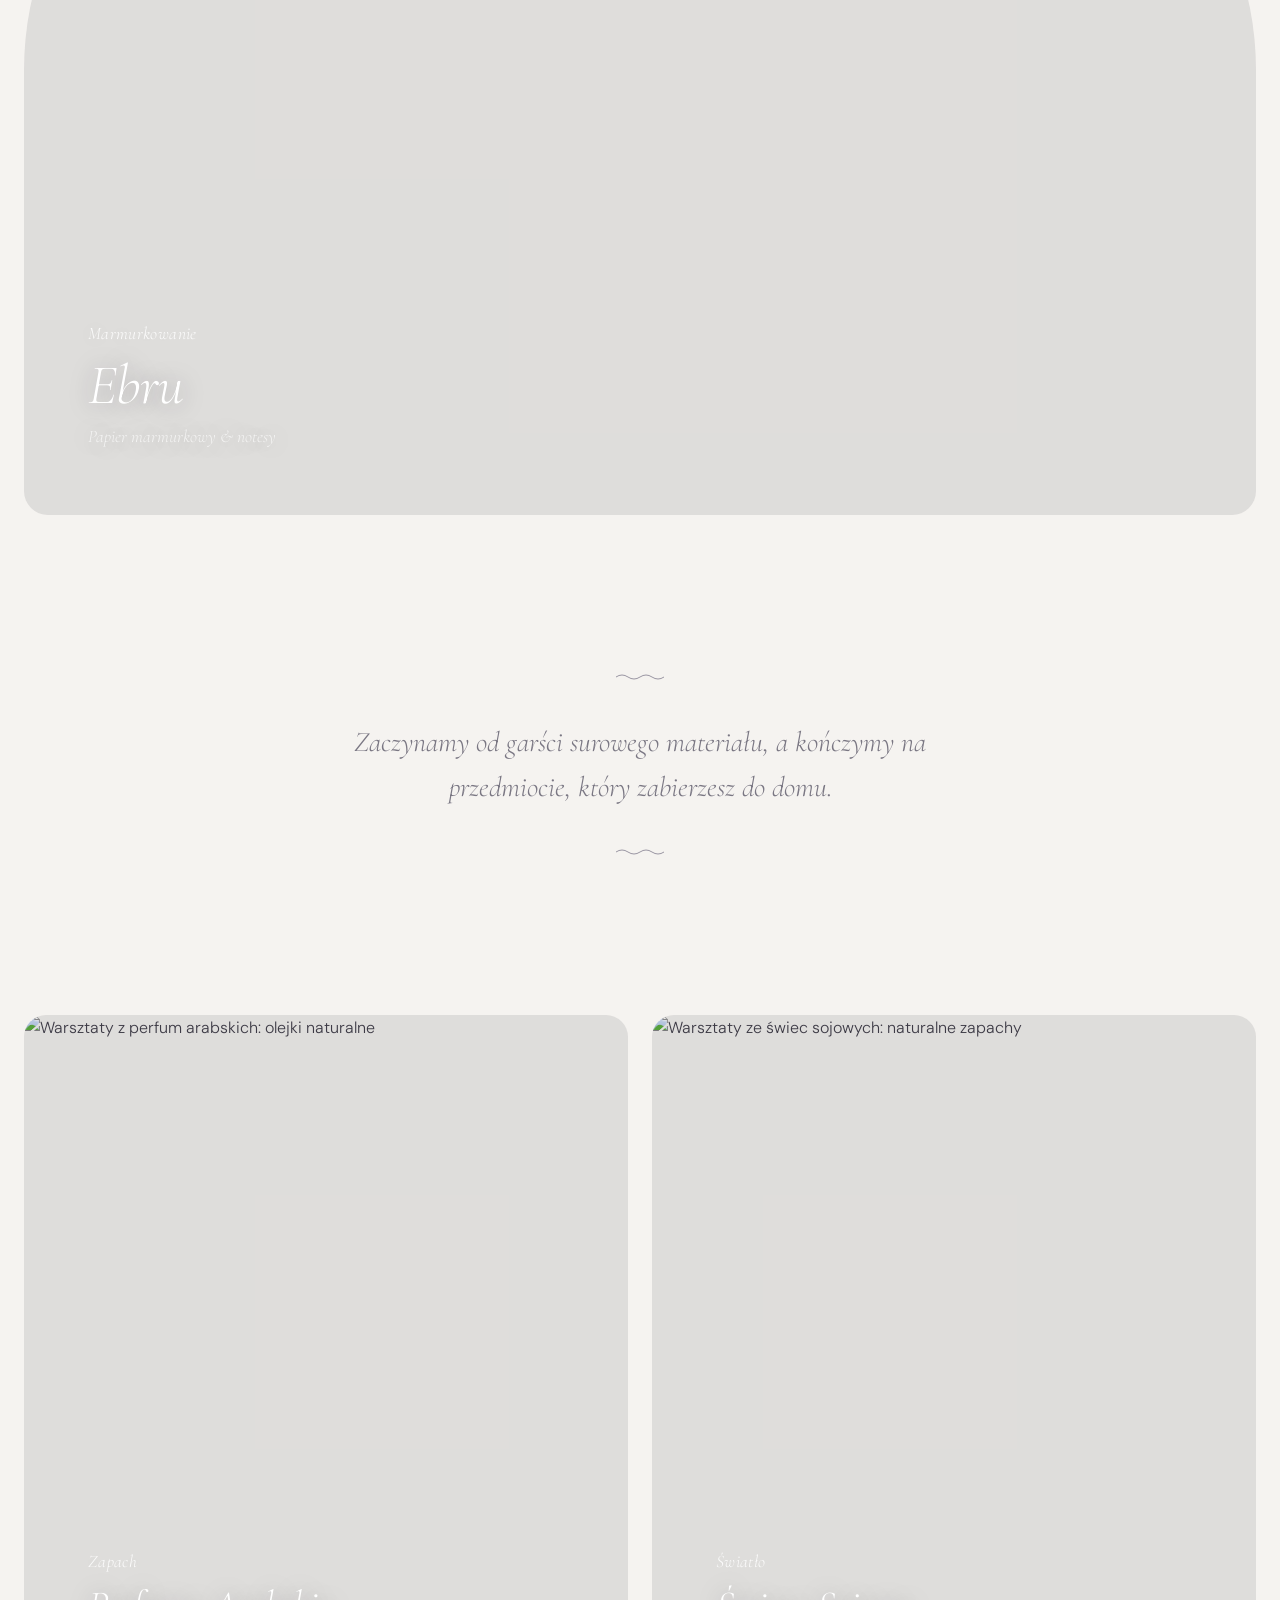
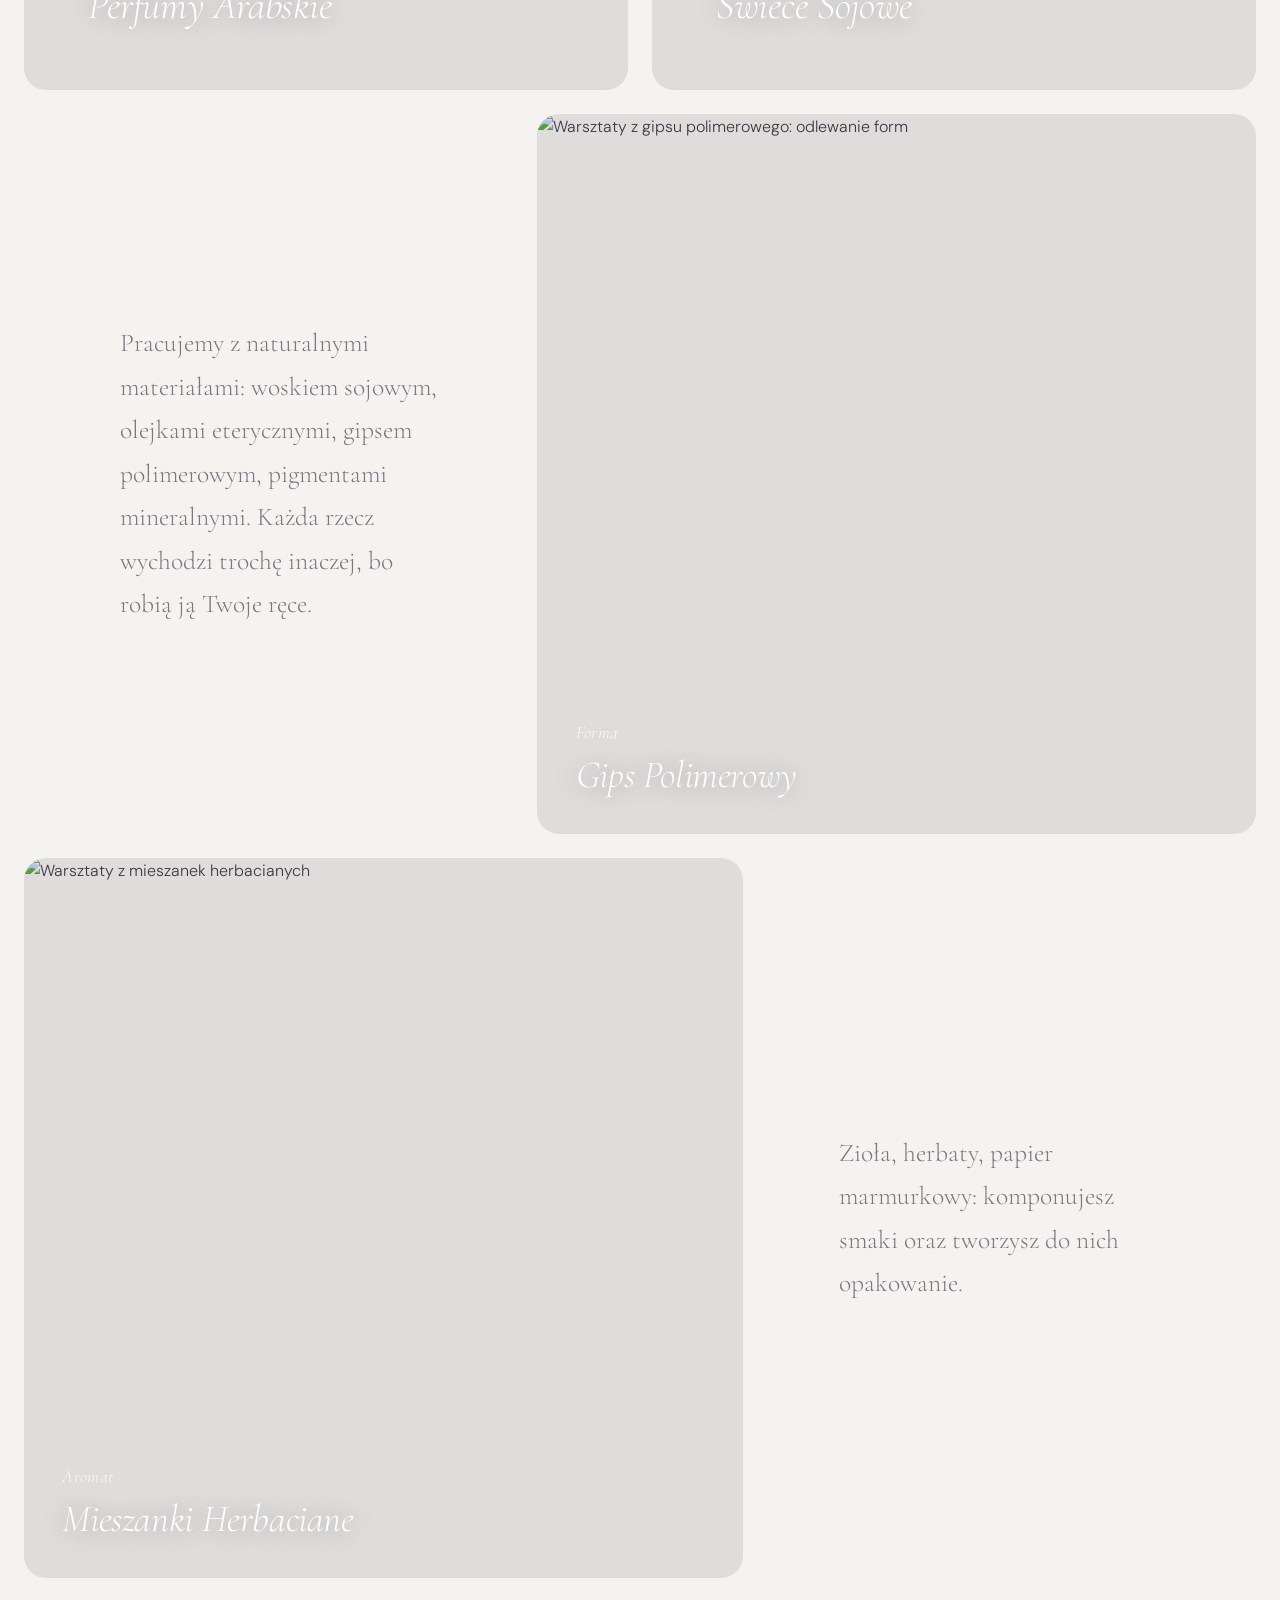
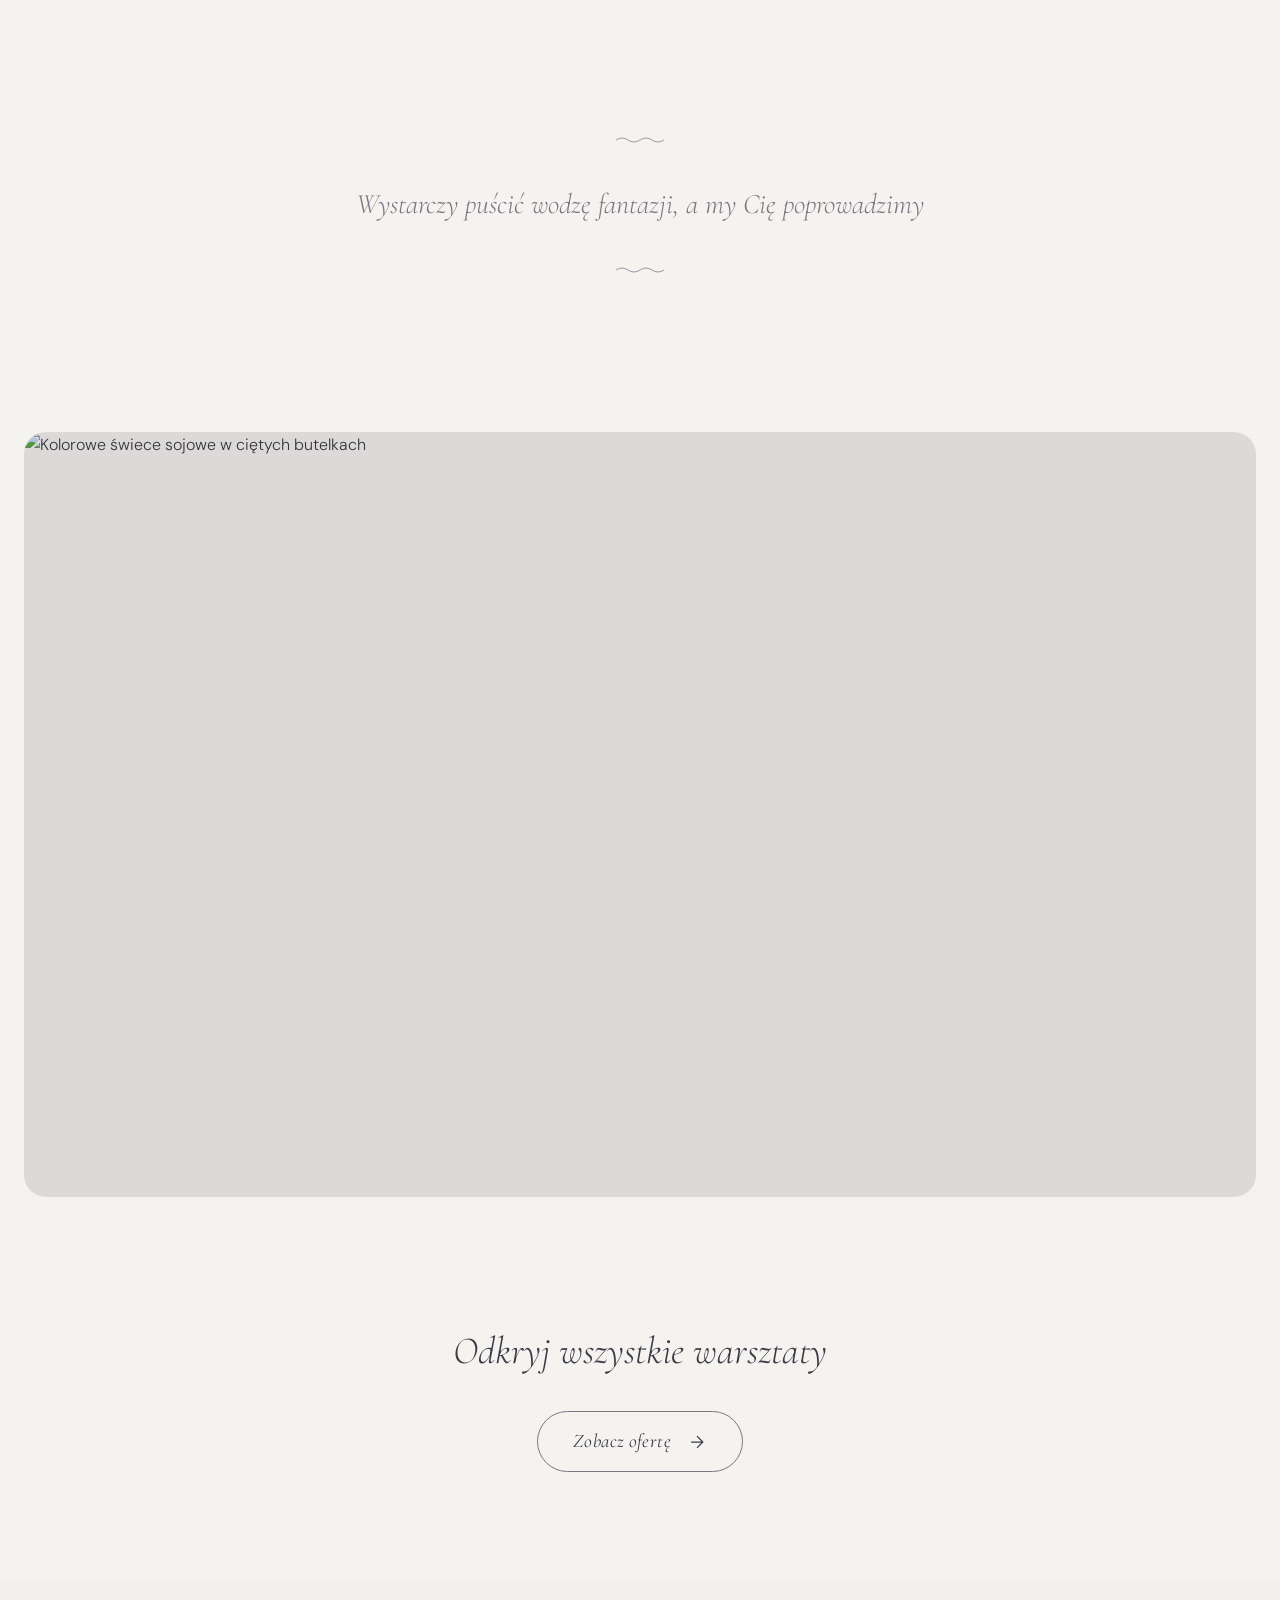
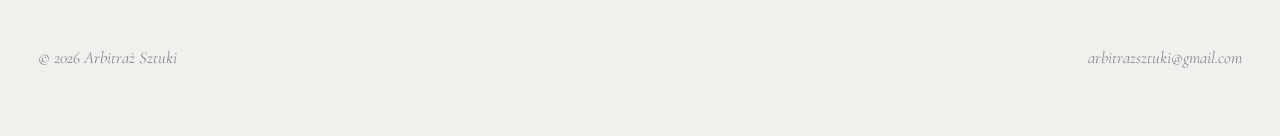
==== commit 142db283: "Update index.html" ====
--- a/index.html
+++ b/index.html
@@ -4,6 +4,9 @@
     <meta charset="UTF-8">
     <meta name="viewport" content="width=device-width, initial-scale=1.0">
     <meta name="description" content="Arbitraż Sztuki: warsztaty twórcze, które angażują zmysły i rozwijają wyobraźnię">
+
+    <!-- Ikona w karcie przeglądarki -->
+    <link rel="icon" type="image/png" href="assets/favicon.png">
 
          <!-- Open Graph - dla social media -->
     <meta property="og:title" content="Arbitraż Sztuki - Warsztaty dla zmysłów">
@@ -52,7 +55,7 @@
   <section class="index-manifesto">
     <div class="index-manifesto__container" data-reveal="fade">
         <p class="index-manifesto__text">
-            Na naszych warsztatach można zabrudzić ręce i na chwilę zapomnieć o całym tym zgiełku. Jest woda, wosk, gips, zioła i papier, a wychodzi się z czymś, swoim, własnym, pełnym ekspresji. Przyjeżdżamy z całym wyposażeniem do kawiarni, galerii, bióra, domu kultury, a nawet do salonu.
+            Na naszych warsztatach można zabrudzić ręce i na chwilę zapomnieć o całym tym zgiełku. Jest woda, wosk, gips, zioła i papier, a wychodzi się z czymś, swoim, własnym, pełnym ekspresji. Przyjeżdżamy z całym wyposażeniem do kawiarni, galerii, biura, domu kultury, a nawet do salonu.
         </p>
     </div>
 </section>
